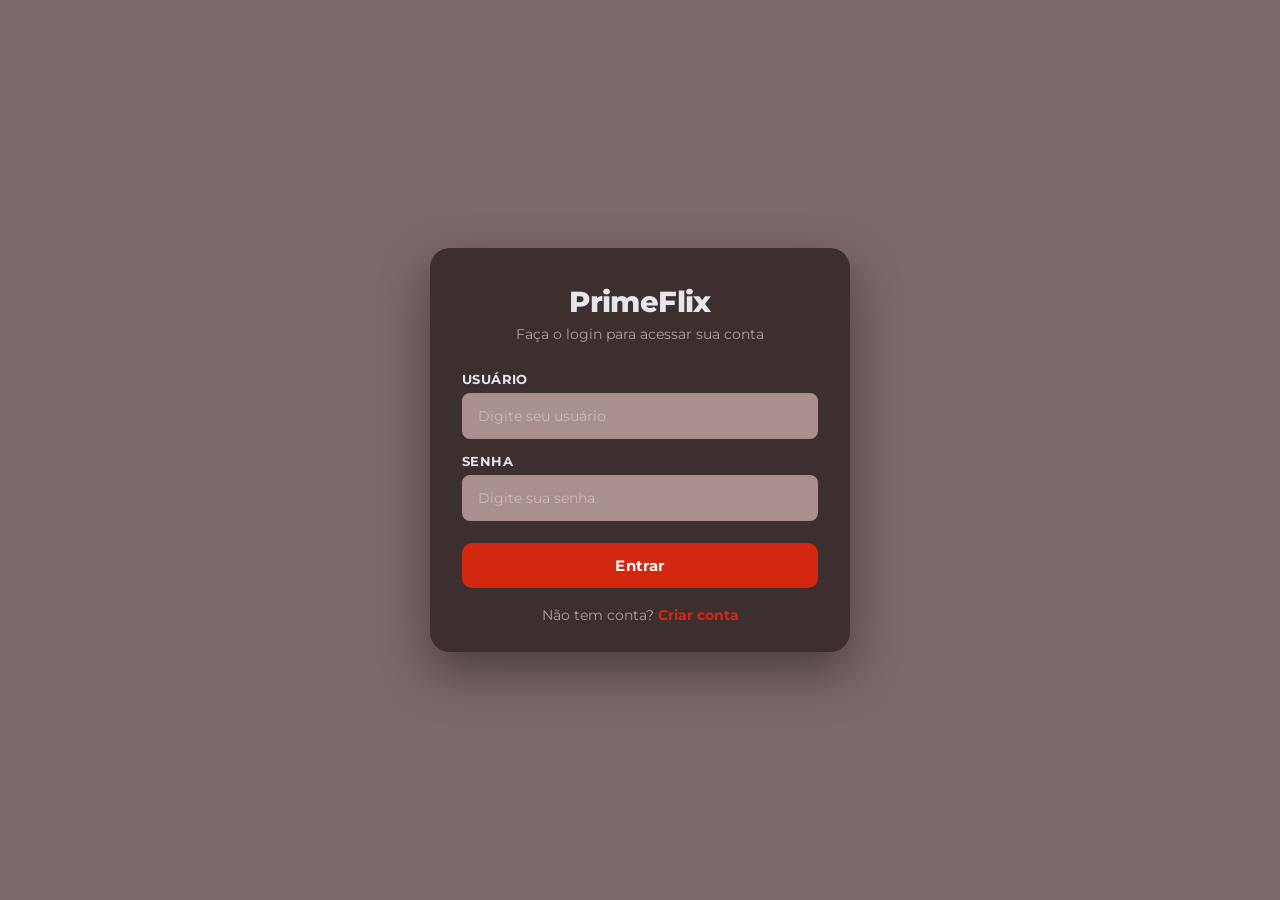
==== index.html @ 279de675 "criando arquivo theme para organizar a cor do site" ====
<!doctype html>
<html lang="pt-BR">
  <head>
    <meta charset="UTF-8" />
    <meta name="viewport" content="width=device-width, initial-scale=1.0" />
    <link rel="stylesheet" href="/style/login.css" />
    <title>Entre — PrimeFlix</title>
  </head>
  <body>

    
    <div class="container">

      <!-- ════════════ LOGIN ════════════ -->
      <div id="login" class="card">
        <h1>PrimeFlix</h1>
        <p class="subtitle">Faça o login para acessar sua conta</p>

        <div class="input-group">
          <label for="loginUser">Usuário</label>
          <input type="text" id="loginUser" placeholder="Digite seu usuário" />
        </div>

        <div class="input-group">
          <label for="loginPass">Senha</label>
          <input type="password" id="loginPass" placeholder="Digite sua senha" />
        </div>

        <button class="btn-primary" onclick="fazerLogin()">Entrar</button>

        <p class="switch-text">
          Não tem conta? <span onclick="mostrarCadastro()">Criar conta</span>
        </p>
      </div>

      <!-- ════════════ CADASTRO ════════════ -->
      <div id="cadastro" class="card card-wide" style="display:none"> <!-- o style evita de mostrar a tela de login e cadastro ao mesmo tempo -->
        <h1>Criar conta</h1>
        <p class="subtitle">Preencha as informações abaixo</p>

        <!-- INDICADOR DE ETAPAS -->
        <div class="steps-indicator">
          <div class="step active" id="step-dot-1">
            <div class="step-dot">1</div>
            <span>Dados pessoais</span>
          </div>
          <div class="step-line"></div>
          <div class="step" id="step-dot-2">
            <div class="step-dot">2</div>
            <span>Endereço</span>
          </div>
          <div class="step-line"></div>
          <div class="step" id="step-dot-3">
            <div class="step-dot">3</div>
            <span>Acesso</span>
          </div>
        </div>

        <!-- ── ETAPA 1: Dados pessoais ── -->
        <div id="etapa1" class="etapa">
          <div class="row-2">
            <div class="input-group">
              <label for="nome">Nome completo</label>
              <input type="text" id="nome" maxlength="60" placeholder="Nome e sobrenome" />
              <span class="erro" id="erroNome"></span>
            </div>
            <div class="input-group">
              <label for="nomeMae">Nome da mãe</label>
              <input type="text" id="nomeMae" maxlength="60" placeholder="Nome completo da mãe" />
              <span class="erro" id="erroNomeMae"></span>
            </div>
          </div>

          <div class="row-3">
            <div class="input-group">
              <label for="dataNascimento">Data de nascimento</label>
              <input type="date" id="dataNascimento" />
            </div>
            <div class="input-group">
              <label for="sexo">Sexo</label>
              <select id="sexo">
                <option value="">Selecione</option>
                <option>Masculino</option>
                <option>Feminino</option>
              </select>
            </div>
            <div class="input-group">
              <label for="cpf">CPF</label>
              <input type="text" id="cpf" maxlength="14" placeholder="123.456.789-00"
                oninput="mascaraCPF(this)" />
              <span class="erro" id="erroCpf"></span>
            </div>
          </div>

          <div class="row-2">
            <div class="input-group">
              <label for="celular">Celular</label>
              <input type="tel" id="celular" maxlength="15" placeholder="(XX) XXXXX-XXXX"
                oninput="mascaraTel(this)" />
            </div>
            <div class="input-group">
              <label for="fixo">Telefone fixo</label>
              <input type="tel" id="fixo" maxlength="15" placeholder="(XX) XXXX-XXXX"
                oninput="mascaraTel(this)" />
            </div>
          </div>

          <button class="btn-primary" onclick="avancarEtapa1()">Continuar →</button>
        </div>

        <!-- ── ETAPA 2: Endereço ── -->
        <div id="etapa2" class="etapa" style="display:none">

          <div class="cep-row">
            <div class="input-group">
              <label for="cep">CEP</label>
              <input type="text" id="cep" placeholder="00000-000"
                oninput="mascaraCep(this)" maxlength="9"/>
            </div>
            <button type="button" id="btnBuscar" class="btn-secondary" onclick="buscarCep()">
              Buscar
            </button>
          </div>

          <div class="row-2">
            <div class="input-group flex-3">
              <label for="rua">Endereço</label>
              <input type="text" id="rua" class="readonly" readonly placeholder="Preenchido automaticamente" />
            </div>
            <div class="input-group flex-1">
              <label for="numero">Número</label>
              <input type="text" id="numero" placeholder="Ex: 42" />
            </div>
          </div>

          <div class="input-group">
            <label for="complemento">Complemento</label>
            <input type="text" id="complemento" placeholder="Apto, bloco... (opcional)" />
          </div>

          <div class="row-3">
            <div class="input-group flex-2">
              <label for="bairro">Bairro</label>
              <input type="text" id="bairro" class="readonly" readonly />
            </div>
            <div class="input-group flex-2">
              <label for="cidade">Cidade</label>
              <input type="text" id="cidade" class="readonly" readonly />
            </div>
            <div class="input-group flex-1">
              <label for="uf">UF</label>
              <input type="text" id="uf" class="readonly" readonly />
            </div>
          </div>

          <div class="btn-row">
            <button class="btn-outline" onclick="voltarEtapa(1)">← Voltar</button>
            <button class="btn-primary" onclick="avancarEtapa2()">Continuar  </button>
          </div>
        </div>

        <!-- ── ETAPA 3: Dados de acesso ── -->
        <div id="etapa3" class="etapa" style="display:none">

          <div class="input-group">
            <label for="cadUser">Nome de usuário</label>
            <input type="text" id="cadUser" placeholder="Escolha um usuário único" />
          </div>

          <div class="row-2">
            <div class="input-group">
              <label for="cadPass">Senha</label>
              <input type="password" id="cadPass" placeholder="Mínimo 8 caracteres" />
              <span class="erro" id="erroCadPass"></span>
            </div>
            <div class="input-group">
              <label for="confirmarSenha">Confirmar senha</label>
              <input type="password" id="confirmarSenha" placeholder="Repita a senha" />
              <span class="erro" id="erroConfirmarSenha"></span>
            </div>
          </div>

          <div class="btn-row">
            <button class="btn-outline" onclick="voltarEtapa(2)">← Voltar</button>
            <button class="btn-primary" onclick="cadastrar()">Criar conta</button>
          </div>
        </div>

        <p class="switch-text">
          Já tem conta? <span onclick="mostrarLogin()">Fazer login</span>
        </p>
      </div>

    </div>
    <script src="/javascript/script.js"></script>
  </body>
</html>
---- style/login.css ----
@import url("https://fonts.googleapis.com/css2?family=Montserrat:ital,wght@0,100..900;1,100..900&display=swap");

:root {
  --body-bg:        rgb(124, 104, 104);
  --card-bg:        rgb(61, 47, 47);
  --accent:         #d42710;
  --accent-hover:   #b8200d;
  --text-light:     #e5e7eb;
  --text-muted:     #b0a0a0;
  --input-bg:       rgb(170, 143, 143);
  --input-border:   rgb(236, 236, 236);
  --input-color:    #ffffff;
  --input-focus:    #d42710;
  --readonly-bg:    rgba(0,0,0,0.15);
  --step-inactive:  #7a6060;
  --step-active:    #d42710;
  --step-done:      #a83010;
}

* {
  font-family: "Montserrat", sans-serif;
  box-sizing: border-box;
  margin: 0;
  padding: 0;
}

body {
  min-height: 100vh;
  display: grid;
  place-items: center;
  background: var(--body-bg);
  padding: 30px 16px;
}

/* ═══════════ CARD ═══════════ */
.card {
  width: 420px;
  background: var(--card-bg);
  border-radius: 20px;
  padding: 36px 32px 28px;
  box-shadow: 0 20px 50px rgba(0,0,0,0.4);
}

.card-wide {
  width: 700px;
  max-width: 100%;
}

h1 {
  text-align: center;
  color: var(--text-light);
  font-size: 1.8rem;
  font-weight: 800;
  letter-spacing: -0.02em;
  margin-bottom: 6px;
}

.subtitle {
  text-align: center;
  color: var(--text-muted);
  font-size: 0.9rem;
  margin-bottom: 28px;
}

/* ═══════════ INDICADOR DE ETAPAS ═══════════ */
.steps-indicator {
  display: flex;
  align-items: center;
  justify-content: center;
  gap: 0;
  margin-bottom: 32px;
}

.step {
  display: flex;
  flex-direction: column;
  align-items: center;
  gap: 6px;
}

.step-dot {
  width: 34px;
  height: 34px;
  border-radius: 50%;
  background: var(--step-inactive);
  color: rgba(255,255,255,0.5);
  font-size: 0.85rem;
  font-weight: 700;
  display: flex;
  align-items: center;
  justify-content: center;
  transition: background 0.3s, color 0.3s, box-shadow 0.3s;
}

.step.active .step-dot {
  background: var(--step-active);
  color: white;
  box-shadow: 0 0 0 4px rgba(212,39,16,0.25);
}

.step.done .step-dot {
  background: var(--step-done);
  color: white;
}

.step span {
  font-size: 0.7rem;
  color: var(--text-muted);
  font-weight: 600;
  text-transform: uppercase;
  letter-spacing: 0.05em;
  white-space: nowrap;
}

.step.active span {
  color: var(--text-light);
}

.step-line {
  flex: 1;
  height: 2px;
  background: var(--step-inactive);
  margin: 0 8px;
  margin-bottom: 22px; /* alinha com o centro dos dots */
  max-width: 60px;
  transition: background 0.3s;
}

.step-line.done {
  background: var(--step-done);
}

/* ═══════════ INPUTS ═══════════ */
.input-group {
  display: flex;
  flex-direction: column;
  margin-bottom: 14px;
}

label {
  margin-bottom: 6px;
  font-weight: 700;
  font-size: 0.82rem;
  color: var(--text-light);
  letter-spacing: 0.03em;
  text-transform: uppercase;
}

input,
select {
  padding: 12px 14px;
  border-radius: 8px;
  outline: none;
  transition: border-color 0.25s, box-shadow 0.25s;
  background-color: var(--input-bg);
  color: var(--input-color);
  border: 2px solid transparent;
  font-size: 0.92rem;
}

input::placeholder {
  color: rgba(255,255,255,0.4);
  font-size: 0.85rem;
}

input:focus,
select:focus {
  border-color: var(--input-focus);
  box-shadow: 0 0 0 3px rgba(212,39,16,0.18);
}

input.readonly,
input[readonly] {
  background-color: var(--readonly-bg);
  color: rgba(255,255,255,0.6);
  cursor: not-allowed;
}

select option {
  background: var(--card-bg);
}

/* ═══════════ GRIDS DE INPUT ═══════════ */
.row-2 {
  display: grid;
  grid-template-columns: 1fr 1fr;
  gap: 14px;
}

.row-3 {
  display: grid;
  grid-template-columns: 1fr 1fr 1fr;
  gap: 14px;
}

/* flex utilities para colunas assimétricas */
.row-2.asym {
  grid-template-columns: 3fr 1fr;
}

/* CEP row especial */
.cep-row {
  display: grid;
  grid-template-columns: 1fr auto;
  gap: 12px;
  align-items: flex-end;
  margin-bottom: 14px;
}

.cep-row .input-group {
  margin-bottom: 0;
}

/* Endereço + número */
.row-2 .flex-3 { grid-column: span 1; }

/* ═══════════ ERROS ═══════════ */
.erro {
  color: #ff6b6b;
  font-size: 0.75rem;
  margin-top: 4px;
  font-weight: 600;
  min-height: 16px;
  display: block;
}

.input-erro {
  border-color: #ff4444 !important;
  box-shadow: 0 0 0 3px rgba(255,68,68,0.2) !important;
}


/* ════════════════════════════════════════════════ */
/* ═══════════ BOTÕES ═══════════ */
/* ════════════════════════════════════════════════ */
.btn-primary {
  width: 100%;
  padding: 13px;
  border: none;
  border-radius: 10px;
  font-size: 0.95rem;
  font-weight: 700;
  cursor: pointer;
  transition: transform 0.2s, background 0.2s, box-shadow 0.2s;
  background: var(--accent);
  color: white;
  margin-top: 8px;
  letter-spacing: 0.03em;
}

.btn-primary:hover {
  background: var(--accent-hover);
  transform: translateY(-1px);
  box-shadow: 0 6px 18px rgba(212,39,16,0.4);
}

.btn-secondary {
  padding: 12px 18px;
  border: 2px solid var(--accent);
  border-radius: 8px;
  background: transparent;
  color: var(--accent);
  font-size: 0.85rem;
  font-weight: 700;
  cursor: pointer;
  transition: background 0.2s, color 0.2s;
  white-space: nowrap;
}

.btn-secondary:hover {
  background: var(--accent);
  color: white;
}

.btn-outline {
  flex: 1;
  padding: 12px;
  border: 2px solid rgba(255,255,255,0.2);
  border-radius: 10px;
  background: transparent;
  color: var(--text-muted);
  font-size: 0.9rem;
  font-weight: 700;
  cursor: pointer;
  transition: border-color 0.2s, color 0.2s;
}

.btn-outline:hover {
  border-color: rgba(255,255,255,0.5);
  color: white;
}

.btn-row {
  display: flex;
  gap: 12px;
  margin-top: 8px;
}

.btn-row .btn-primary {
  flex: 2;
  margin-top: 0;
}

  /* ═══════════ TEXTO DE ALTERNÂNCIA ═══════════ */
.switch-text {
  text-align: center;
  color: var(--text-muted);
  font-size: 0.88rem;
  margin-top: 18px;
}

.switch-text span {
  color: var(--accent);
  cursor: pointer;
  font-weight: 700;
  transition: color 0.2s;
}

.switch-text span:hover {
  color: #ff6644;
}

/* ═══════════ RESPONSIVIDADE ═══════════ */
@media (max-width: 720px) {
  .card-wide { width: 100%; }

  .row-2,
  .row-3 {
    grid-template-columns: 1fr;
  }

  .card { padding: 28px 20px 22px; }
}
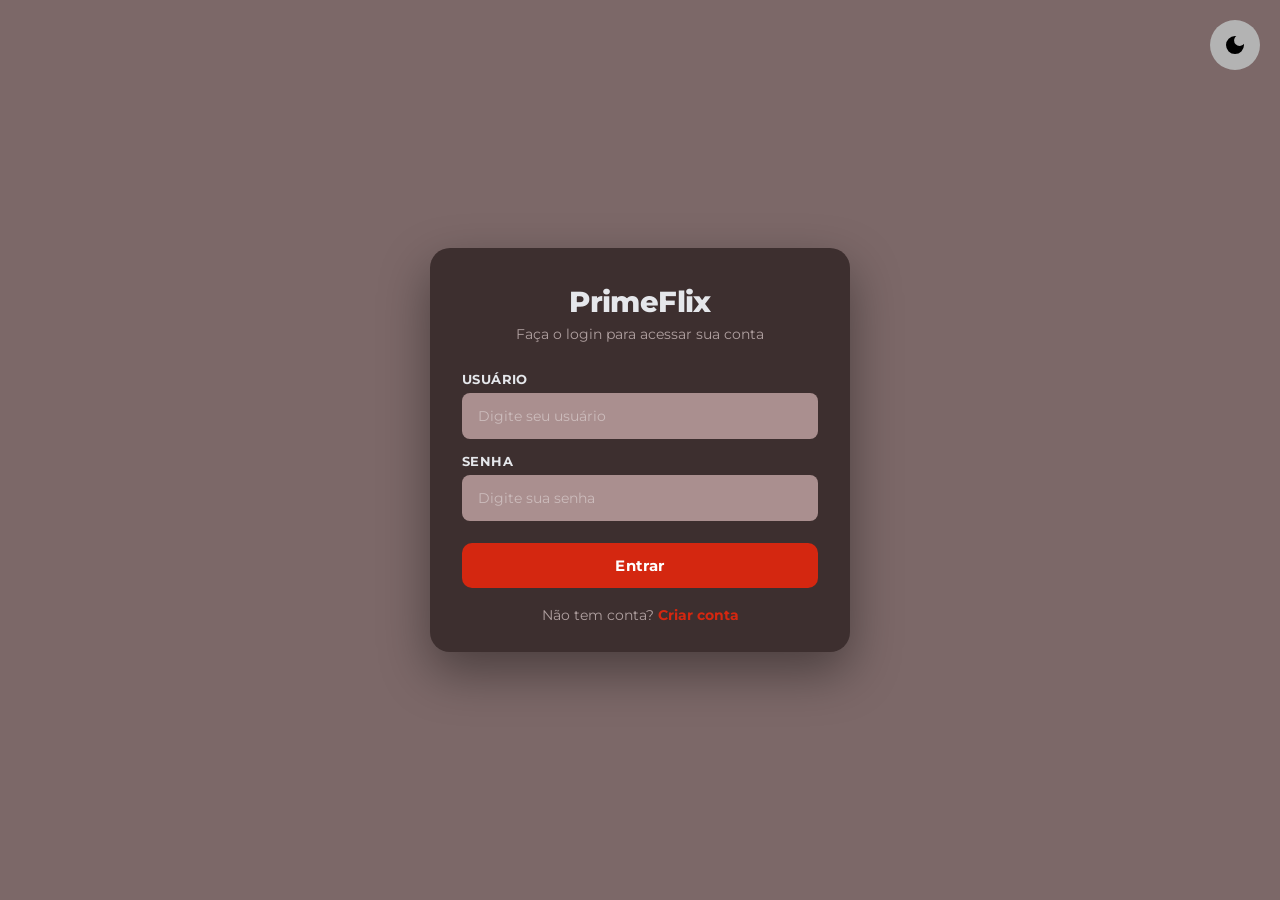
==== commit df2671c8: "update: adcionando Dark-mode com LocalStorage" ====
--- a/index.html
+++ b/index.html
@@ -4,10 +4,14 @@
     <meta charset="UTF-8" />
     <meta name="viewport" content="width=device-width, initial-scale=1.0" />
     <link rel="stylesheet" href="/style/login.css" />
+    <link rel="stylesheet" href="/style/theme.css" />
     <title>Entre — PrimeFlix</title>
   </head>
   <body>
-
+    <button id="themeButton">
+      <svg xmlns="http://www.w3.org/2000/svg" height="24px" viewBox="0 -960 960 960" width="24px" fill="#e3e3e3"><path d="M480-120q-150 0-255-105T120-480q0-150 105-255t255-105q14 0 27.5 1t26.5 3q-41 29-65.5 75.5T444-660q0 90 63 153t153 63q55 0 101-24.5t75-65.5q2 13 3 26.5t1 27.5q0 150-105 255T480-120Z"/></svg>
+      <svg xmlns="http://www.w3.org/2000/svg" height="24px" viewBox="0 -960 960 960" width="24px" fill="#e3e3e3"><path d="M338.5-338.5Q280-397 280-480t58.5-141.5Q397-680 480-680t141.5 58.5Q680-563 680-480t-58.5 141.5Q563-280 480-280t-141.5-58.5ZM200-440H40v-80h160v80Zm720 0H760v-80h160v80ZM440-760v-160h80v160h-80Zm0 720v-160h80v160h-80ZM256-650l-101-97 57-59 96 100-52 56Zm492 496-97-101 53-55 101 97-57 59Zm-98-550 97-101 59 57-100 96-56-52ZM154-212l101-97 55 53-97 101-59-57Z"/></svg>
+    </button>
     
     <div class="container">
 
--- a/style/login.css
+++ b/style/login.css
@@ -1,21 +1,4 @@
 @import url("https://fonts.googleapis.com/css2?family=Montserrat:ital,wght@0,100..900;1,100..900&display=swap");
-
-:root {
-  --body-bg:        rgb(124, 104, 104);
-  --card-bg:        rgb(61, 47, 47);
-  --accent:         #d42710;
-  --accent-hover:   #b8200d;
-  --text-light:     #e5e7eb;
-  --text-muted:     #b0a0a0;
-  --input-bg:       rgb(170, 143, 143);
-  --input-border:   rgb(236, 236, 236);
-  --input-color:    #ffffff;
-  --input-focus:    #d42710;
-  --readonly-bg:    rgba(0,0,0,0.15);
-  --step-inactive:  #7a6060;
-  --step-active:    #d42710;
-  --step-done:      #a83010;
-}
 
 * {
   font-family: "Montserrat", sans-serif;
@@ -32,13 +15,42 @@
   padding: 30px 16px;
 }
 
+/* troca de tema */
+#themeButton {
+  height: 50px;
+  width: 50px;
+  padding: 0;
+  border-radius: 50%;
+  border: none;
+  background-color: var(--button-variante);
+  display: flex;
+  justify-content: center;
+  align-items: center;
+  position: fixed;
+  top: 20px;
+  right: 20px;
+  cursor: pointer;
+}
+#themeButton svg {
+  fill: var(--button-variante-icon);
+}
+#themeButton svg:last-child {
+  display: none;
+}
+.darkmode #themeButton svg:first-child {
+  display: none;
+}
+.darkmode #themeButton svg:last-child {
+  display: block;
+}
+
 /* ═══════════ CARD ═══════════ */
 .card {
   width: 420px;
   background: var(--card-bg);
   border-radius: 20px;
   padding: 36px 32px 28px;
-  box-shadow: 0 20px 50px rgba(0,0,0,0.4);
+  box-shadow: 0 20px 50px rgba(0, 0, 0, 0.4);
 }
 
 .card-wide {
@@ -83,19 +95,22 @@
   height: 34px;
   border-radius: 50%;
   background: var(--step-inactive);
-  color: rgba(255,255,255,0.5);
+  color: rgba(255, 255, 255, 0.5);
   font-size: 0.85rem;
   font-weight: 700;
   display: flex;
   align-items: center;
   justify-content: center;
-  transition: background 0.3s, color 0.3s, box-shadow 0.3s;
+  transition:
+    background 0.3s,
+    color 0.3s,
+    box-shadow 0.3s;
 }
 
 .step.active .step-dot {
   background: var(--step-active);
   color: white;
-  box-shadow: 0 0 0 4px rgba(212,39,16,0.25);
+  box-shadow: 0 0 0 4px rgba(212, 39, 16, 0.25);
 }
 
 .step.done .step-dot {
@@ -151,7 +166,10 @@
   padding: 12px 14px;
   border-radius: 8px;
   outline: none;
-  transition: border-color 0.25s, box-shadow 0.25s;
+  transition:
+    background 0.3s,
+    color 0.3s,
+    box-shadow 0.3s;
   background-color: var(--input-bg);
   color: var(--input-color);
   border: 2px solid transparent;
@@ -159,20 +177,20 @@
 }
 
 input::placeholder {
-  color: rgba(255,255,255,0.4);
+  color: rgba(255, 255, 255, 0.4);
   font-size: 0.85rem;
 }
 
 input:focus,
 select:focus {
   border-color: var(--input-focus);
-  box-shadow: 0 0 0 3px rgba(212,39,16,0.18);
+  box-shadow: 0 0 0 3px rgba(212, 39, 16, 0.18);
 }
 
 input.readonly,
 input[readonly] {
   background-color: var(--readonly-bg);
-  color: rgba(255,255,255,0.6);
+  color: rgba(255, 255, 255, 0.6);
   cursor: not-allowed;
 }
 
@@ -212,7 +230,9 @@
 }
 
 /* Endereço + número */
-.row-2 .flex-3 { grid-column: span 1; }
+.row-2 .flex-3 {
+  grid-column: span 1;
+}
 
 /* ═══════════ ERROS ═══════════ */
 .erro {
@@ -226,13 +246,12 @@
 
 .input-erro {
   border-color: #ff4444 !important;
-  box-shadow: 0 0 0 3px rgba(255,68,68,0.2) !important;
-}
-
-
-/* ════════════════════════════════════════════════ */
+  box-shadow: 0 0 0 3px rgba(255, 68, 68, 0.2) !important;
+}
+
+/* ═══════════════════════════════*/
 /* ═══════════ BOTÕES ═══════════ */
-/* ════════════════════════════════════════════════ */
+/* ═══════════════════════════════*/
 .btn-primary {
   width: 100%;
   padding: 13px;
@@ -241,7 +260,10 @@
   font-size: 0.95rem;
   font-weight: 700;
   cursor: pointer;
-  transition: transform 0.2s, background 0.2s, box-shadow 0.2s;
+  transition:
+    transform 0.2s,
+    background 0.2s,
+    box-shadow 0.2s;
   background: var(--accent);
   color: white;
   margin-top: 8px;
@@ -251,7 +273,7 @@
 .btn-primary:hover {
   background: var(--accent-hover);
   transform: translateY(-1px);
-  box-shadow: 0 6px 18px rgba(212,39,16,0.4);
+  box-shadow: 0 6px 18px rgba(212, 39, 16, 0.4);
 }
 
 .btn-secondary {
@@ -263,7 +285,9 @@
   font-size: 0.85rem;
   font-weight: 700;
   cursor: pointer;
-  transition: background 0.2s, color 0.2s;
+  transition:
+    background 0.2s,
+    color 0.2s;
   white-space: nowrap;
 }
 
@@ -275,18 +299,20 @@
 .btn-outline {
   flex: 1;
   padding: 12px;
-  border: 2px solid rgba(255,255,255,0.2);
+  border: 2px solid rgba(255, 255, 255, 0.2);
   border-radius: 10px;
   background: transparent;
   color: var(--text-muted);
   font-size: 0.9rem;
   font-weight: 700;
   cursor: pointer;
-  transition: border-color 0.2s, color 0.2s;
+  transition:
+    border-color 0.2s,
+    color 0.2s;
 }
 
 .btn-outline:hover {
-  border-color: rgba(255,255,255,0.5);
+  border-color: rgba(255, 255, 255, 0.5);
   color: white;
 }
 
@@ -301,7 +327,7 @@
   margin-top: 0;
 }
 
-  /* ═══════════ TEXTO DE ALTERNÂNCIA ═══════════ */
+/* ═══════════ TEXTO DE ALTERNÂNCIA ═══════════ */
 .switch-text {
   text-align: center;
   color: var(--text-muted);
@@ -322,12 +348,16 @@
 
 /* ═══════════ RESPONSIVIDADE ═══════════ */
 @media (max-width: 720px) {
-  .card-wide { width: 100%; }
+  .card-wide {
+    width: 100%;
+  }
 
   .row-2,
   .row-3 {
     grid-template-columns: 1fr;
   }
 
-  .card { padding: 28px 20px 22px; }
-}
+  .card {
+    padding: 28px 20px 22px;
+  }
+}
--- a/style/theme.css
+++ b/style/theme.css
@@ -0,0 +1,44 @@
+/* ═══════════════════════════════*/
+/* COR PRINCIPAL */
+/* ═══════════════════════════════*/
+:root {
+  --body-bg: rgb(124, 104, 104);
+  --card-bg: rgb(61, 47, 47);
+  --accent: #d42710;
+  --accent-hover: #b8200d;
+  --text-light: #e5e7eb;
+  --text-muted: #b0a0a0;
+  --input-bg: rgb(170, 143, 143);
+  --input-border: rgb(236, 236, 236);
+  --input-color: #ffffff;
+  --input-focus: #d42710;
+  --readonly-bg: rgba(0, 0, 0, 0.15);
+  --step-inactive: #7a6060;
+  --step-active: #d42710;
+  --step-done: #a83010;
+
+  --button-variante: rgb(179, 179, 179);
+}
+
+/* ═══════════════════════════════*/
+/* DARK MODE */ 
+/* ═══════════════════════════════*/
+
+.darkmode {
+  --body-bg: #0f0f0f;
+  --card-bg: #1a1a1a;
+  --accent: #e63924;
+  --accent-hover: #c92d1a;
+  --text-light: #f3f4f6;
+  --text-muted: #9ca3af;
+  --input-bg: #242424;
+  --input-border: #3a3a3a;
+  --input-color: #ffffff;
+  --input-focus: #e63924;
+  --readonly-bg: rgba(255, 255, 255, 0.05);
+  --step-inactive: #4b5563;
+  --step-active: #e63924;
+  --step-done: #b91c1c;
+
+  --button-variante: rgb(179, 179, 179);
+}
